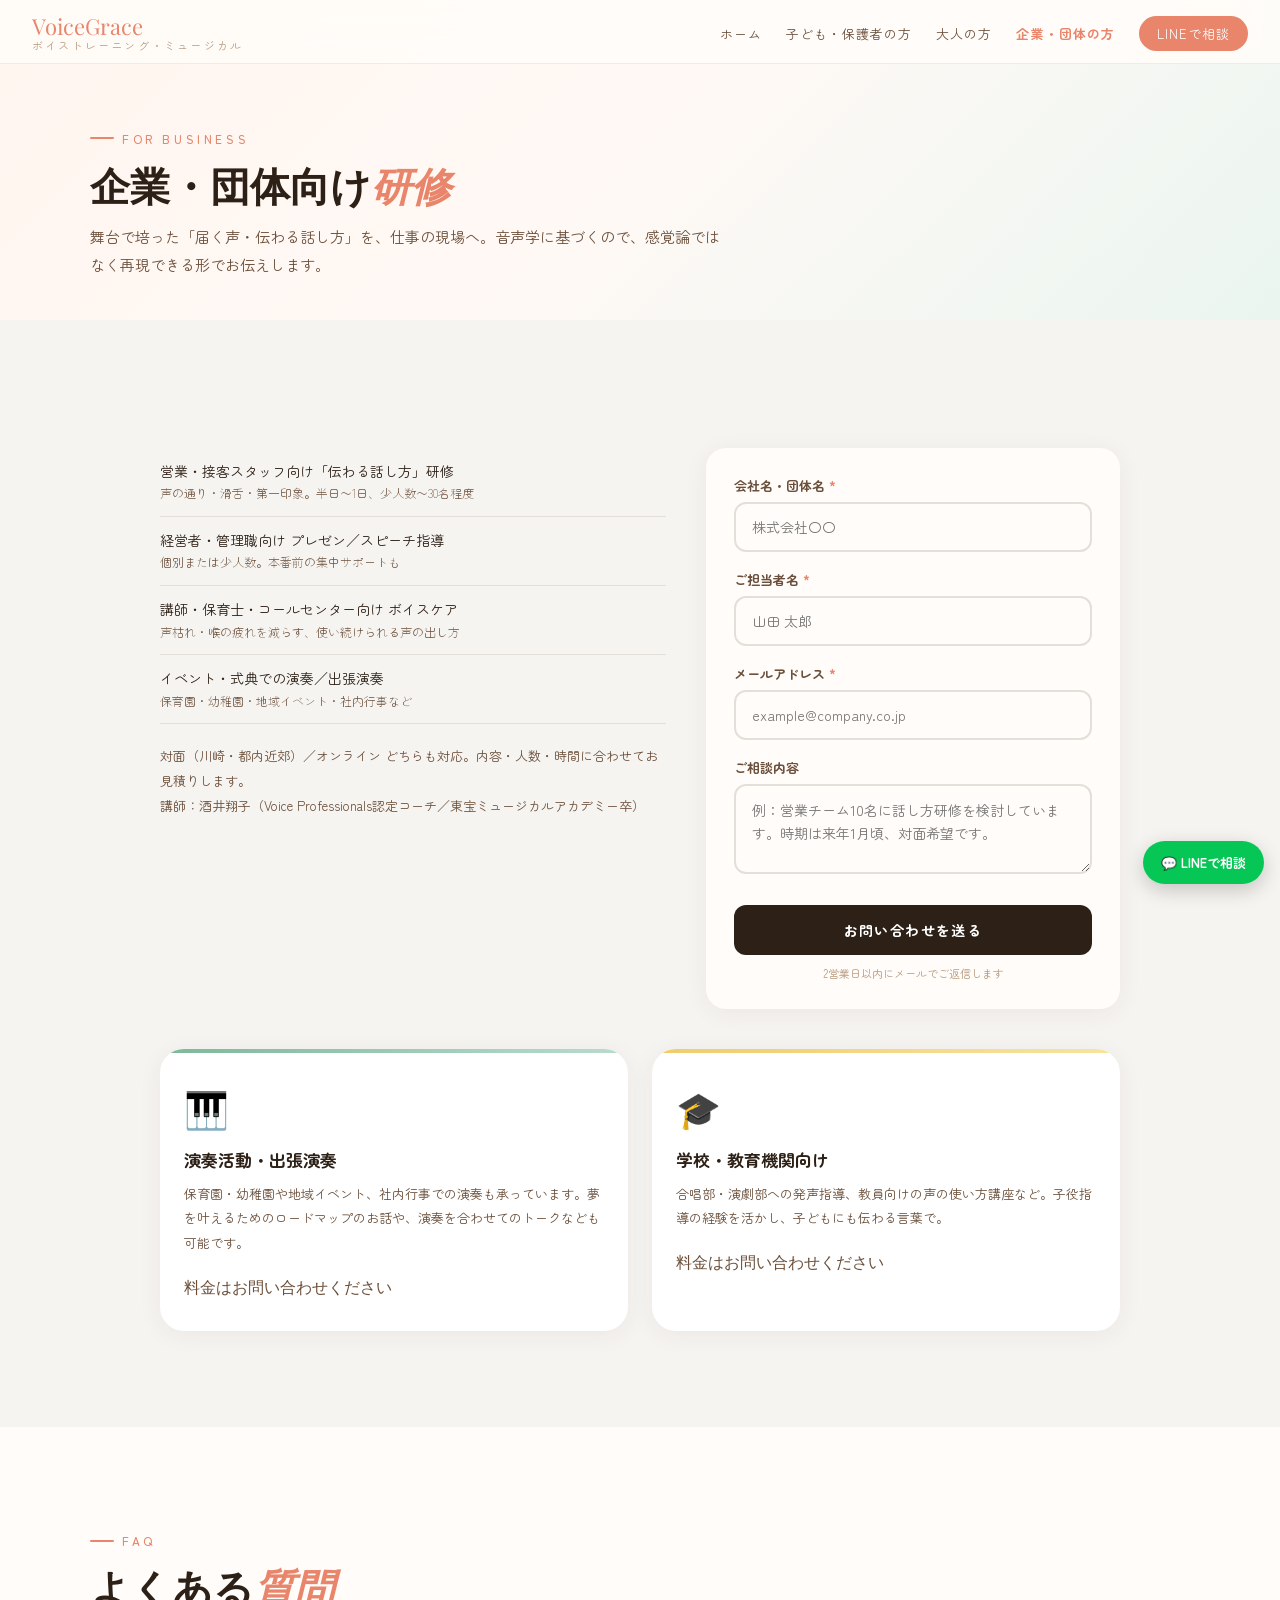
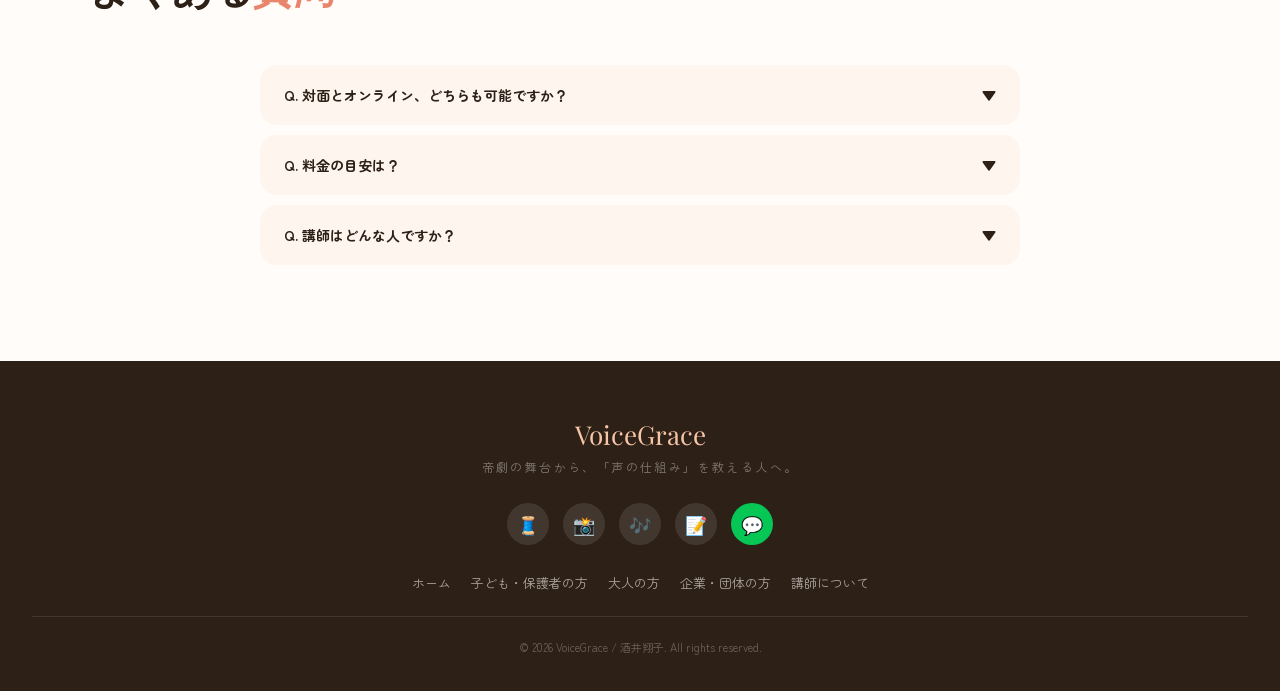
==== business.html @ 98af0a9a "4ページ構成に分割（ホーム=3つの扉／子ども／大人／企業）、CSS/JSを共通ファイル化、build.py追加 Co-Authored-By: Claude Fable 5.1 <noreply@an" ====
<!DOCTYPE html>
<html lang="ja">
<head>
<meta charset="UTF-8">
<meta name="viewport" content="width=device-width, initial-scale=1.0">
<title>企業・団体向け研修 | VoiceGrace 酒井翔子</title>
<meta name="description" content="営業・接客の話し方研修、管理職プレゼン指導、講師のボイスケア。元ミュージカル俳優×音声学。">
<link href="https://fonts.googleapis.com/css2?family=Zen+Maru+Gothic:wght@300;400;500;700&family=Playfair+Display:ital,wght@0,700;1,400&family=Noto+Sans+JP:wght@300;400;500&display=swap" rel="stylesheet">
<link rel="stylesheet" href="style.css">
</head>
<body>
<nav>
  <a class="nav-logo" href="index.html" style="text-decoration:none;">VoiceGrace<span>ボイストレーニング・ミュージカル</span></a>
  <ul class="nav-links"><li><a href="index.html">ホーム</a></li><li><a href="kids.html">子ども・保護者の方</a></li><li><a href="adults.html">大人の方</a></li><li><a href="business.html" class=current>企業・団体の方</a></li><li><a href="https://line.me/R/ti/p/@036bejox" target="_blank" class="nav-cta" style="background:#06C755;">LINEで相談</a></li></ul>
  <button class="hamburger" onclick="toggleMenu()"><span></span><span></span><span></span></button>
</nav>
<section class="page-head">
  <div class="section-inner">
    <div class="section-label">For Business</div>
    <h1 class="section-title">企業・団体向け<em>研修</em></h1>
    <p class="section-sub">舞台で培った「届く声・伝わる話し方」を、仕事の現場へ。音声学に基づくので、感覚論ではなく再現できる形でお伝えします。</p>
  </div>
</section>
<section id="business" class="soft">
  <div class="biz-wrap">
    <div class="biz-grid">
      <div>
        <ul class="biz-list">
          <li>営業・接客スタッフ向け「伝わる話し方」研修<small>声の通り・滑舌・第一印象。半日〜1日、少人数〜30名程度</small></li>
          <li>経営者・管理職向け プレゼン／スピーチ指導<small>個別または少人数。本番前の集中サポートも</small></li>
          <li>講師・保育士・コールセンター向け ボイスケア<small>声枯れ・喉の疲れを減らす、使い続けられる声の出し方</small></li>
          <li>イベント・式典での演奏／出張演奏<small>保育園・幼稚園・地域イベント・社内行事など</small></li>
        </ul>
        <p style="font-size:13px;color:var(--mid);line-height:1.9;">対面（川崎・都内近郊）／オンライン どちらも対応。内容・人数・時間に合わせてお見積りします。<br>講師：酒井翔子（Voice Professionals認定コーチ／東宝ミュージカルアカデミー卒）</p>
      </div>
      <div class="biz-form" id="bizForm">
        <div class="form-field"><label>会社名・団体名<span class="req">*</span></label><input type="text" id="bzOrg" placeholder="株式会社〇〇"></div>
        <div class="form-field"><label>ご担当者名<span class="req">*</span></label><input type="text" id="bzName" placeholder="山田 太郎"></div>
        <div class="form-field"><label>メールアドレス<span class="req">*</span></label><input type="email" id="bzEmail" placeholder="example@company.co.jp"></div>
        <div class="form-field"><label>ご相談内容</label><textarea id="bzNote" placeholder="例：営業チーム10名に話し方研修を検討しています。時期は来年1月頃、対面希望です。"></textarea></div>
        <button class="biz-submit" onclick="submitBiz()">お問い合わせを送る</button>
        <p style="font-size:11px;color:var(--light);margin-top:10px;text-align:center;">2営業日以内にメールでご返信します</p>
      </div>
      <div class="biz-form" id="bizDone" style="display:none;text-align:center;">
        <div style="font-size:36px;margin-bottom:8px;">✉️</div>
        <h3 style="font-size:16px;color:var(--dark);margin-bottom:8px;">お問い合わせを受け付けました</h3>
        <p style="font-size:13px;color:var(--mid);line-height:1.8;">2営業日以内にメールでご返信します。</p>
      </div>
    </div>

    <div style="margin-top:40px;" class="lessons-grid two">
      <div class="lesson-card green">
        <div class="lesson-icon">🎹</div>
        <h3>演奏活動・出張演奏</h3>
        <p>保育園・幼稚園や地域イベント、社内行事での演奏も承っています。夢を叶えるためのロードマップのお話や、演奏を合わせてのトークなども可能です。</p>
        <div class="lesson-price" style="font-size:16px; color:var(--mid);">料金はお問い合わせください</div>
      </div>
      <div class="lesson-card yellow">
        <div class="lesson-icon">🎓</div>
        <h3>学校・教育機関向け</h3>
        <p>合唱部・演劇部への発声指導、教員向けの声の使い方講座など。子役指導の経験を活かし、子どもにも伝わる言葉で。</p>
        <div class="lesson-price" style="font-size:16px; color:var(--mid);">料金はお問い合わせください</div>
      </div>
    </div>
  </div>
</section>
<section id="faq">
  <div class="section-inner">
    <div class="section-label">FAQ</div>
    <h2 class="section-title">よくある<em>質問</em></h2>
    <div class="faq-list">
      <div class="faq-item">
        <button class="faq-q" onclick="toggleFaq(this)">Q. 対面とオンライン、どちらも可能ですか？<span class="faq-arrow">▼</span></button>
        <div class="faq-a">どちらも対応しています。対面は川崎・都内近郊、オンラインはZoomで全国対応。ハイブリッドも可能です。</div>
      </div>
      <div class="faq-item">
        <button class="faq-q" onclick="toggleFaq(this)">Q. 料金の目安は？<span class="faq-arrow">▼</span></button>
        <div class="faq-a">内容・人数・時間によってお見積りします。まずはお問い合わせフォームから、ご希望の内容と規模をお知らせください。</div>
      </div>
      <div class="faq-item">
        <button class="faq-q" onclick="toggleFaq(this)">Q. 講師はどんな人ですか？<span class="faq-arrow">▼</span></button>
        <div class="faq-a">酒井翔子。帝国劇場をはじめ商業ミュージカルに出演後、音声学ベースの指導者に。Voice Professionals認定コーチ、東宝ミュージカル『SPY×FAMILY』子役歌唱指導。詳しくは<a href='index.html#about'>講師について</a>。</div>
      </div>
    </div>
  </div>
</section>
<footer>
  <div class="footer-logo">VoiceGrace</div>
  <div class="footer-tagline">帝劇の舞台から、「声の仕組み」を教える人へ。</div>
  <div class="footer-sns">
    <a href="https://www.threads.com/@shoko.sakai.1102" target="_blank" class="sns-btn" title="Threads">🧵</a>
    <a href="https://www.instagram.com/shoko.sakai.1102" target="_blank" class="sns-btn" title="Instagram（日常）">📸</a>
    <a href="https://www.instagram.com/shoko.sing1102" target="_blank" class="sns-btn" title="Instagram（歌唱動画）">🎶</a>
    <a href="https://note.com/shkski1102" target="_blank" class="sns-btn" title="note">📝</a>
    <a href="https://line.me/R/ti/p/@036bejox" target="_blank" class="sns-btn" title="公式LINE" style="background:#06C755;">💬</a>
  </div>
  <div class="footer-links">
    <a href="index.html">ホーム</a>
    <a href="kids.html">子ども・保護者の方</a>
    <a href="adults.html">大人の方</a>
    <a href="business.html">企業・団体の方</a>
    <a href="index.html#about">講師について</a>
  </div>
  <p class="footer-copy">© 2026 VoiceGrace / 酒井翔子. All rights reserved.</p>
</footer>
<a href="https://line.me/R/ti/p/@036bejox" target="_blank" class="line-float">💬 LINEで相談</a>
<script src="site.js"></script>
</body>
</html>
---- style.css ----
:root {
  --peach: #f7c5a8;
  --peach-light: #fde8d8;
  --peach-pale: #fff5ef;
  --coral: #e8856a;
  --coral-dark: #c96b52;
  --green: #7db89a;
  --green-light: #b8dccf;
  --green-pale: #eaf5f0;
  --yellow: #f7e4a0;
  --yellow-mid: #f0cc6a;
  --dark: #2d2016;
  --mid: #6b4f3a;
  --light: #b8997e;
  --white: #fffcf9;
  --text: #3d2c1e;
}
* { margin: 0; padding: 0; box-sizing: border-box; }
html { scroll-behavior: smooth; }
body { font-family: "Zen Maru Gothic", sans-serif; background: var(--white); color: var(--text); overflow-x: hidden; }

/* NAV */
nav {
  position: fixed; top: 0; left: 0; right: 0; z-index: 100;
  background: rgba(255,252,249,0.93); backdrop-filter: blur(12px);
  border-bottom: 1.5px solid var(--peach-light);
  padding: 0 32px; height: 64px;
  display: flex; align-items: center; justify-content: space-between;
}
.nav-logo { font-family: "Playfair Display", serif; font-size: 22px; color: var(--coral); }
.nav-logo span { font-size: 11px; font-family: "Zen Maru Gothic", sans-serif; color: var(--light); display: block; letter-spacing: .2em; margin-top: -4px; }
.nav-links { display: flex; gap: 24px; list-style: none; }
.nav-links a { text-decoration: none; font-size: 13px; color: var(--mid); letter-spacing: .08em; transition: color .2s; }
.nav-links a:hover { color: var(--coral); }
.nav-cta { background: var(--coral) !important; color: white !important; padding: 8px 18px; border-radius: 40px; }
.nav-cta:hover { background: var(--coral-dark) !important; }
.hamburger { display: none; flex-direction: column; gap: 5px; cursor: pointer; background: none; border: none; padding: 4px; }
.hamburger span { width: 24px; height: 2px; background: var(--mid); border-radius: 2px; }
@media(max-width:768px){ .nav-links{display:none;} .hamburger{display:flex;} }

/* HERO */
.hero {
  min-height: 100vh; padding-top: 64px;
  display: flex; align-items: center;
  background: linear-gradient(135deg, var(--peach-pale) 0%, #fff9f5 50%, var(--green-pale) 100%);
  position: relative; overflow: hidden;
}
.hero::before {
  content:""; position:absolute; width:600px; height:600px; border-radius:50%;
  background:radial-gradient(circle,rgba(247,197,168,.4) 0%,transparent 70%);
  top:-100px; right:-100px; animation:float 8s ease-in-out infinite;
}
.hero::after {
  content:""; position:absolute; width:400px; height:400px; border-radius:50%;
  background:radial-gradient(circle,rgba(125,184,154,.25) 0%,transparent 70%);
  bottom:-50px; left:-50px; animation:float 10s ease-in-out infinite reverse;
}
@keyframes float { 0%,100%{transform:translate(0,0)} 50%{transform:translate(20px,-20px)} }

.hero-inner {
  max-width:1100px; margin:0 auto; padding:80px 32px;
  display:grid; grid-template-columns:1fr 1fr; gap:60px; align-items:center;
  position:relative; z-index:1;
}
@media(max-width:768px){ .hero-inner{grid-template-columns:1fr; gap:40px;} .hero{min-height:auto; padding-top:8px; padding-bottom:48px;} }

.hero-text { animation: fadeUp .9s ease both; }
.hero-badge {
  display:inline-flex; align-items:center; gap:6px;
  background:var(--yellow); color:var(--mid);
  padding:6px 16px; border-radius:40px; font-size:12px; letter-spacing:.1em;
  margin-bottom:20px; font-weight:500;
}
.hero-text h1 { font-family:"Playfair Display",serif; font-size:clamp(28px,4.6vw,52px); line-height:1.25; color:var(--dark); margin-bottom:8px; }
.hero-text h1 em { font-style:italic; color:var(--coral); }
.hero-tagline { font-size:clamp(15px,2.5vw,18px); color:var(--mid); line-height:1.9; margin:20px 0 32px; font-weight:300; }
.hero-tagline strong { color:var(--coral); font-weight:500; }
.hero-buttons { display:flex; gap:16px; flex-wrap:wrap; }

.btn-main {
  background:var(--coral); color:white; padding:16px 36px; border-radius:40px;
  font-size:15px; font-family:"Zen Maru Gothic",sans-serif; border:none; cursor:pointer;
  text-decoration:none; display:inline-block; transition:all .3s; letter-spacing:.1em;
  box-shadow:0 6px 24px rgba(232,133,106,.35);
}
.btn-main:hover { background:var(--coral-dark); transform:translateY(-2px); box-shadow:0 10px 32px rgba(232,133,106,.4); }
.btn-outline {
  background:transparent; color:var(--coral); padding:15px 32px; border-radius:40px;
  font-size:15px; font-family:"Zen Maru Gothic",sans-serif; border:2px solid var(--peach);
  cursor:pointer; text-decoration:none; display:inline-block; transition:all .3s; letter-spacing:.1em;
}
.btn-outline:hover { border-color:var(--coral); background:var(--peach-light); }

/* Hero visual: profile photo card */
.hero-visual { animation:fadeUp .9s ease .2s both; }
.hero-photo-wrap {
  position:relative; border-radius:32px 32px 80px 32px; overflow:hidden;
  box-shadow:0 16px 60px rgba(45,32,22,.14);
  aspect-ratio:3/4; max-height:520px;
}
.hero-photo-wrap img { width:100%; height:100%; object-fit:cover; object-position:top; }
.hero-photo-badge {
  position:absolute; bottom:24px; left:24px; right:24px;
  background:rgba(255,252,249,.92); backdrop-filter:blur(8px);
  border-radius:16px; padding:16px 20px;
  display:flex; gap:12px; align-items:center;
}
.hero-photo-badge .badge-icon { font-size:28px; }
.hero-photo-badge .badge-text { font-size:13px; color:var(--mid); line-height:1.6; }
.hero-photo-badge .badge-text strong { color:var(--coral); display:block; font-size:14px; }

/* SECTIONS */
section { padding:96px 32px; }
.section-inner { max-width:1100px; margin:0 auto; }
.section-label {
  display:inline-flex; align-items:center; gap:8px;
  font-size:12px; letter-spacing:.3em; text-transform:uppercase;
  color:var(--coral); font-weight:500; margin-bottom:12px;
}
.section-label::before { content:""; width:24px; height:2px; background:var(--coral); border-radius:2px; }
.section-title { font-family:"Playfair Display",serif; font-size:clamp(26px,4vw,40px); color:var(--dark); line-height:1.3; margin-bottom:16px; }
.section-title em { font-style:italic; color:var(--coral); }
.section-sub { font-size:15px; color:var(--mid); line-height:1.9; max-width:560px; }

/* ABOUT */
#about { background:var(--white); }
.about-grid { display:grid; grid-template-columns:1fr 1.4fr; gap:72px; align-items:start; margin-top:56px; }
@media(max-width:768px){ .about-grid{grid-template-columns:1fr; gap:40px;} }

.about-photo-col { display:flex; flex-direction:column; gap:20px; }
.about-main-photo {
  border-radius:24px 24px 80px 24px; overflow:hidden;
  box-shadow:0 8px 40px rgba(45,32,22,.12); aspect-ratio:4/5;
}
.about-main-photo img { width:100%; height:100%; object-fit:cover; object-position:top; }
.about-mama-photo {
  border-radius:20px; overflow:hidden;
  box-shadow:0 6px 24px rgba(45,32,22,.1);
}
.about-mama-photo img { width:100%; height:300px; object-fit:cover; object-position:center 20%; }
.about-mama-caption {
  background:var(--yellow); border-radius:0 0 20px 20px;
  padding:12px 16px; font-size:13px; color:var(--mid); font-weight:500;
  text-align:center;
}

.about-content h2 { font-family:"Playfair Display",serif; font-size:32px; color:var(--dark); margin-bottom:4px; }
.about-content .name-ruby { font-size:13px; color:var(--light); letter-spacing:.2em; margin-bottom:24px; display:block; }
.about-content p { font-size:14px; color:var(--mid); line-height:2; margin-bottom:14px; }
.about-tags { display:flex; flex-wrap:wrap; gap:8px; margin-top:20px; }
.tag { display:inline-block; padding:6px 14px; border-radius:40px; font-size:12px; font-weight:500; }
.tag.peach { background:var(--peach-light); color:var(--coral-dark); }
.tag.green { background:var(--green-pale); color:#3d7a62; }
.tag.yellow { background:var(--yellow); color:#7a5e1a; }

/* Certs */
.certs-row { display:grid; grid-template-columns:1fr 1fr; gap:16px; margin-top:28px; }
@media(max-width:480px){ .certs-row{grid-template-columns:1fr;} }
.cert-card {
  border-radius:16px; overflow:hidden;
  box-shadow:0 4px 20px rgba(45,32,22,.1); transition:transform .3s;
}
.cert-card:hover { transform:translateY(-4px); }
.cert-card img { width:100%; height:180px; object-fit:cover; object-position:top; }
.cert-card-label { background:var(--peach-pale); padding:10px 14px; font-size:12px; color:var(--mid); font-weight:500; text-align:center; }

/* Career */
.career-list { margin-top:24px; display:flex; flex-direction:column; gap:10px; }
.career-item { display:flex; gap:12px; align-items:flex-start; font-size:13px; color:var(--mid); line-height:1.7; }
.career-dot { width:8px; height:8px; border-radius:50%; background:var(--peach); margin-top:5px; flex-shrink:0; }

/* LESSONS */
#lessons { background:linear-gradient(180deg,var(--peach-pale) 0%,var(--white) 100%); }
.lessons-grid { display:grid; grid-template-columns:repeat(auto-fit,minmax(240px,1fr)); gap:24px; margin-top:52px; }
.lesson-card {
  background:white; border-radius:24px; padding:32px 24px;
  box-shadow:0 4px 24px rgba(45,32,22,.06); transition:all .3s; position:relative; overflow:hidden;
}
.lesson-card::before { content:""; position:absolute; top:0; left:0; right:0; height:4px; border-radius:24px 24px 0 0; }
.lesson-card.coral::before { background:linear-gradient(90deg,var(--coral),var(--peach)); }
.lesson-card.green::before { background:linear-gradient(90deg,var(--green),var(--green-light)); }
.lesson-card.yellow::before { background:linear-gradient(90deg,var(--yellow-mid),var(--yellow)); }
.lesson-card.purple::before { background:linear-gradient(90deg,#c4a8d4,#ddc8ea); }
.lesson-card:hover { transform:translateY(-6px); box-shadow:0 12px 40px rgba(45,32,22,.12); }
.lesson-icon { font-size:36px; margin-bottom:14px; }
.lesson-card h3 { font-size:17px; font-weight:700; color:var(--dark); margin-bottom:10px; }
.lesson-card p { font-size:13px; color:var(--mid); line-height:1.9; margin-bottom:20px; }
.lesson-price { font-family:"Playfair Display",serif; font-size:22px; color:var(--coral); }
.lesson-price span { font-family:"Zen Maru Gothic",sans-serif; font-size:12px; color:var(--light); }
.lesson-badge { position:absolute; top:18px; right:18px; background:var(--yellow); color:var(--mid); font-size:11px; font-weight:700; padding:3px 10px; border-radius:20px; }
.lesson-note { font-size:12px; color:var(--light); margin-top:8px; }

/* TESTIMONIALS */
#testimonials { background:var(--white); }
.testimonials-grid { display:grid; grid-template-columns:repeat(auto-fit,minmax(280px,1fr)); gap:24px; margin-top:52px; }
.testimonial-card { background:var(--peach-pale); border-radius:20px; padding:28px 24px; transition:transform .3s; }
.testimonial-card:hover { transform:translateY(-4px); }
.stars { color:var(--yellow-mid); font-size:14px; margin-bottom:10px; }
.testimonial-quote { font-size:44px; font-family:"Playfair Display",serif; color:var(--peach); line-height:1; margin-bottom:10px; }
.testimonial-card p { font-size:13px; color:var(--mid); line-height:2; margin-bottom:18px; }
.testimonial-author { display:flex; align-items:center; gap:10px; }
.author-avatar { width:38px; height:38px; border-radius:50%; display:flex; align-items:center; justify-content:center; font-size:18px; flex-shrink:0; }
.author-avatar.a { background:var(--peach-light); }
.author-avatar.b { background:var(--green-pale); }
.author-avatar.c { background:var(--yellow); }
.author-info .name { font-size:13px; font-weight:700; color:var(--dark); }
.author-info .detail { font-size:11px; color:var(--light); margin-top:2px; }

/* BLOG */
#blog { background:var(--green-pale); }
.blog-grid { display:grid; grid-template-columns:repeat(auto-fit,minmax(260px,1fr)); gap:24px; margin-top:52px; }
.blog-card { background:white; border-radius:20px; overflow:hidden; box-shadow:0 4px 20px rgba(45,32,22,.06); transition:all .3s; text-decoration:none; color:inherit; display:block; }
.blog-card:hover { transform:translateY(-4px); box-shadow:0 12px 36px rgba(45,32,22,.1); }
.blog-thumb { height:150px; display:flex; align-items:center; justify-content:center; font-size:44px; }
.blog-thumb.t1 { background:linear-gradient(135deg,var(--peach-light),var(--peach)); }
.blog-thumb.t2 { background:linear-gradient(135deg,var(--green-pale),var(--green-light)); }
.blog-thumb.t3 { background:linear-gradient(135deg,var(--yellow),#f7f0cc); }
.blog-body { padding:18px 20px 22px; }
.blog-cat { font-size:11px; letter-spacing:.2em; text-transform:uppercase; color:var(--coral); font-weight:700; margin-bottom:6px; }
.blog-card h3 { font-size:14px; font-weight:700; color:var(--dark); line-height:1.6; margin-bottom:6px; }
.blog-card p { font-size:12px; color:var(--light); line-height:1.7; }
.blog-more { text-align:center; margin-top:36px; }

/* FAQ */
#faq { background:var(--white); }
.faq-list { max-width:760px; margin:52px auto 0; display:flex; flex-direction:column; gap:10px; }
.faq-item { background:var(--peach-pale); border-radius:16px; overflow:hidden; }
.faq-q { width:100%; background:none; border:none; padding:20px 24px; text-align:left; font-family:"Zen Maru Gothic",sans-serif; font-size:14px; font-weight:700; color:var(--dark); cursor:pointer; display:flex; justify-content:space-between; align-items:center; gap:12px; transition:background .2s; }
.faq-q:hover { background:rgba(232,133,106,.06); }
.faq-q .q-mark { color:var(--coral); font-family:"Playfair Display",serif; font-size:18px; flex-shrink:0; }
.faq-q .arrow { font-size:11px; color:var(--coral); transition:transform .3s; flex-shrink:0; }
.faq-item.open .arrow { transform:rotate(180deg); }
.faq-a { max-height:0; overflow:hidden; transition:max-height .4s ease,padding .3s; font-size:13px; color:var(--mid); line-height:2; padding:0 24px; }
.faq-item.open .faq-a { max-height:300px; padding:0 24px 20px; }

/* BOOKING */
#booking { background:linear-gradient(135deg,var(--peach-pale),var(--green-pale)); padding:96px 32px; }
.booking-wrap { max-width:660px; margin:0 auto; background:white; border-radius:32px; padding:52px 44px; box-shadow:0 16px 64px rgba(45,32,22,.1); }
@media(max-width:480px){ .booking-wrap{padding:32px 20px;} }
.booking-wrap .section-label { justify-content:center; display:flex; }
.booking-wrap .section-label::before { display:none; }
.booking-wrap .section-title { text-align:center; }
.booking-wrap .section-sub { text-align:center; margin:0 auto 36px; }
.form-field { margin-bottom:18px; }
.form-field label { display:block; font-size:13px; font-weight:700; color:var(--mid); margin-bottom:7px; }
.form-field label .req { color:var(--coral); margin-left:4px; }
.form-field input,.form-field select,.form-field textarea { width:100%; padding:13px 16px; border:2px solid var(--peach-light); border-radius:12px; font-family:"Zen Maru Gothic",sans-serif; font-size:14px; color:var(--dark); background:var(--white); outline:none; transition:border-color .3s,box-shadow .3s; appearance:none; }
.form-field select { background-image:url("data:image/svg+xml,%3Csvg xmlns='http://www.w3.org/2000/svg' width='12' height='8'%3E%3Cpath d='M1 1l5 5 5-5' stroke='%23b8997e' stroke-width='2' fill='none' stroke-linecap='round'/%3E%3C/svg%3E"); background-repeat:no-repeat; background-position:right 16px center; padding-right:40px; cursor:pointer; }
.form-field input:focus,.form-field select:focus,.form-field textarea:focus { border-color:var(--coral); box-shadow:0 0 0 4px rgba(232,133,106,.12); }
.form-field textarea { min-height:90px; resize:vertical; line-height:1.7; }
.date-row { display:grid; grid-template-columns:1fr 1fr; gap:14px; }
@media(max-width:480px){ .date-row{grid-template-columns:1fr;} }
.lt-grid { display:grid; grid-template-columns:1fr 1fr; gap:10px; margin-top:4px; }
@media(max-width:640px){ .lt-grid{grid-template-columns:1fr 1fr;} }
@media(max-width:400px){ .lt-grid{grid-template-columns:1fr;} }
.lt-option input { display:none; }
.lt-option label { display:block; padding:12px 14px; border:2px solid var(--peach-light); border-radius:12px; cursor:pointer; font-size:12px; font-weight:700; color:var(--mid); transition:all .25s; text-align:center; line-height:1.5; }
.lt-option label .lt-sub { display:block; font-size:11px; font-weight:400; color:var(--light); margin-top:1px; }
.lt-option label .lt-price { display:block; font-size:13px; color:var(--coral); margin-top:5px; font-family:"Playfair Display",serif; }
.lt-option input:checked + label { border-color:var(--coral); background:var(--peach-pale); color:var(--coral-dark); box-shadow:0 2px 12px rgba(232,133,106,.2); }
.form-submit { width:100%; padding:17px; background:linear-gradient(135deg,var(--coral),#e07a60); color:white; border:none; border-radius:40px; font-family:"Zen Maru Gothic",sans-serif; font-size:15px; font-weight:700; letter-spacing:.15em; cursor:pointer; margin-top:28px; transition:all .3s; box-shadow:0 8px 28px rgba(232,133,106,.4); }
.form-submit:hover { transform:translateY(-2px); box-shadow:0 12px 36px rgba(232,133,106,.5); }
.booking-success { display:none; text-align:center; padding:20px 0; animation:fadeUp .5s ease both; }
.success-emoji { font-size:60px; margin-bottom:18px; }
.booking-success h3 { font-family:"Playfair Display",serif; font-size:26px; color:var(--dark); margin-bottom:10px; }
.booking-success h3 em { color:var(--coral); font-style:italic; }
.booking-success p { font-size:13px; color:var(--mid); line-height:1.9; }
.confirm-box { background:var(--peach-pale); border-radius:14px; padding:20px; margin:24px 0; text-align:left; }
.confirm-row { display:flex; justify-content:space-between; font-size:13px; padding:7px 0; border-bottom:1px solid rgba(232,133,106,.15); }
.confirm-row:last-child { border-bottom:none; }
.confirm-row .ck { color:var(--light); }
.confirm-row .cv { font-weight:700; color:var(--dark); }
.btn-reset { display:inline-block; margin-top:8px; padding:11px 28px; background:none; border:2px solid var(--peach); color:var(--coral); border-radius:40px; font-family:"Zen Maru Gothic",sans-serif; font-size:13px; font-weight:700; cursor:pointer; transition:all .2s; }
.btn-reset:hover { background:var(--peach-light); }

/* FOOTER */
footer { background:var(--dark); color:rgba(255,252,249,.7); padding:56px 32px 36px; text-align:center; }
.footer-logo { font-family:"Playfair Display",serif; font-size:26px; color:var(--peach); margin-bottom:6px; }
.footer-tagline { font-size:12px; letter-spacing:.2em; color:rgba(255,252,249,.4); margin-bottom:28px; }
.footer-links { display:flex; justify-content:center; gap:20px; flex-wrap:wrap; margin-bottom:24px; }
.footer-links a { font-size:13px; color:rgba(255,252,249,.6); text-decoration:none; transition:color .2s; }
.footer-links a:hover { color:var(--peach); }
.footer-sns { display:flex; justify-content:center; gap:14px; margin-bottom:28px; }
.sns-btn { width:42px; height:42px; border-radius:50%; background:rgba(255,252,249,.1); display:flex; align-items:center; justify-content:center; font-size:18px; text-decoration:none; transition:all .2s; }
.sns-btn:hover { background:var(--coral); transform:translateY(-2px); }
.footer-copy { font-size:11px; color:rgba(255,252,249,.3); padding-top:22px; border-top:1px solid rgba(255,252,249,.1); }

/* REVEAL */
.reveal { opacity:0; transform:translateY(28px); transition:opacity .7s ease,transform .7s ease; }
.reveal.visible { opacity:1; transform:translateY(0); }
@keyframes fadeUp { from{opacity:0;transform:translateY(22px)} to{opacity:1;transform:translateY(0)} }
.btn-line { padding:16px 36px; background:#06C755; color:#fff; border-radius:40px; font-size:14px; font-weight:700; text-decoration:none; display:inline-flex; align-items:center; gap:8px; transition:all .3s; letter-spacing:.08em; box-shadow:0 8px 28px rgba(6,199,85,.35); }
.btn-line:hover { transform:translateY(-2px); box-shadow:0 12px 32px rgba(6,199,85,.45); }
.btn-line small { display:block; font-size:11px; font-weight:400; letter-spacing:0; opacity:.9; }
.line-box { background:#fff; border:2px solid #06C755; border-radius:16px; padding:20px; margin-bottom:28px; text-align:center; }
.line-box h4 { font-size:15px; color:var(--dark); margin-bottom:6px; }
.line-box p { font-size:12px; color:var(--mid); line-height:1.8; margin-bottom:14px; }
.line-float { position:fixed; right:16px; bottom:16px; z-index:98; background:#06C755; color:#fff; border-radius:40px; padding:12px 18px; font-size:13px; font-weight:700; text-decoration:none; box-shadow:0 6px 20px rgba(0,0,0,.2); display:flex; align-items:center; gap:6px; }
.lt-grid.compact { grid-template-columns:repeat(2,1fr); }
.hero-stats { display:flex; gap:10px; flex-wrap:wrap; margin:22px 0 28px; }
.hero-stats span { background:var(--white); border:1px solid var(--peach-light); border-radius:40px; padding:7px 14px; font-size:12px; color:var(--mid); font-weight:500; box-shadow:0 2px 10px rgba(45,32,22,.05); }
#doors { padding:72px 32px; background:var(--white); }
.doors-wrap { max-width:1080px; margin:0 auto; }
.doors-grid { display:grid; grid-template-columns:repeat(3,1fr); gap:20px; margin-top:32px; }
.door { display:block; text-decoration:none; background:var(--white); border:2px solid var(--peach-light); border-radius:22px; padding:30px 26px; transition:all .3s; position:relative; overflow:hidden; }
.door:hover { transform:translateY(-5px); box-shadow:0 16px 40px rgba(45,32,22,.1); border-color:var(--coral); }
.door-icon { font-size:38px; margin-bottom:12px; }
.door-who { font-size:11px; letter-spacing:.15em; color:var(--light); margin-bottom:6px; }
.door h3 { font-size:17px; color:var(--dark); line-height:1.5; margin-bottom:10px; }
.door p { font-size:13px; color:var(--mid); line-height:1.9; margin-bottom:16px; }
.door-cta { display:inline-block; font-size:13px; font-weight:700; color:var(--coral); }
.door.kids { border-color:#f5d5c3; background:linear-gradient(180deg,#fff,var(--peach-pale)); }
.door.adult { border-color:#cfe6da; background:linear-gradient(180deg,#fff,var(--green-pale)); }
.door.biz { border-color:#d9d6e8; background:linear-gradient(180deg,#fff,#f3f1fa); }
#business { background:#f6f4f1; }
.biz-wrap { max-width:960px; margin:0 auto; }
.biz-grid { display:grid; grid-template-columns:1.1fr .9fr; gap:40px; align-items:start; margin-top:32px; }
.biz-list { list-style:none; padding:0; margin:0 0 20px; }
.biz-list li { padding:12px 0; border-bottom:1px solid #e4dfd8; font-size:14px; color:var(--dark); line-height:1.7; }
.biz-list li small { display:block; font-size:12px; color:var(--mid); font-weight:300; }
.biz-form { background:var(--white); border-radius:20px; padding:28px; box-shadow:0 4px 24px rgba(45,32,22,.06); }
.biz-form .form-field input,.biz-form .form-field textarea { border-color:#e4dfd8; }
.biz-submit { width:100%; padding:15px; background:var(--dark); color:#fff; border:none; border-radius:12px; font-family:"Zen Maru Gothic",sans-serif; font-size:14px; font-weight:700; letter-spacing:.1em; cursor:pointer; margin-top:8px; }
.biz-submit:hover { background:#4a3828; }
@media(max-width:768px){ .doors-grid{grid-template-columns:1fr;} .biz-grid{grid-template-columns:1fr;} }
@media(max-width:480px){ section{padding:68px 20px;} nav{padding:0 20px;} .hero-buttons a{width:100%;text-align:center;justify-content:center;} }

/* ---- multi-page additions ---- */
.nav-logo { cursor:pointer; }
.nav-links a.current { color:var(--coral); font-weight:700; }
.hero.portal { min-height:auto; padding-top:24px; padding-bottom:16px; }
.hero.portal .hero-inner { align-items:center; }
#doors { padding:24px 32px 80px; }
.page-head { padding:120px 32px 40px; background:linear-gradient(135deg,var(--peach-pale) 0%,#fff9f5 50%,var(--green-pale) 100%); }
.page-head h1 { margin-bottom:12px; }
.page-head .section-sub { max-width:640px; }
section.soft { background:#f6f4f1; }
.why-grid { display:grid; grid-template-columns:repeat(3,1fr); gap:22px; margin-top:32px; }
.why-card { background:var(--white); border-radius:20px; padding:28px 24px; box-shadow:0 4px 24px rgba(45,32,22,.06); }
.why-icon { font-size:30px; margin-bottom:10px; }
.why-card h3 { font-size:15px; color:var(--dark); margin-bottom:8px; }
.why-card p { font-size:13px; color:var(--mid); line-height:1.9; }
.lessons-grid.two { grid-template-columns:repeat(2,1fr); }
.ticket { max-width:600px; margin:32px auto 0; background:white; border-radius:20px; padding:28px 32px; box-shadow:0 4px 24px rgba(45,32,22,.06); text-align:center; }
.ticket-label { font-size:13px; color:var(--light); letter-spacing:.15em; text-transform:uppercase; margin-bottom:8px; }
.ticket-price { font-family:'Playfair Display',serif; font-size:28px; color:var(--coral); margin-bottom:4px; }
.ticket-sub { font-size:13px; color:var(--mid); }
#lessons .line-box { max-width:600px; margin:28px auto 0; }
.form-field label .hint { font-size:11px; color:var(--light); font-weight:400; }
.sub-note { background:var(--peach-pale); border-radius:12px; padding:16px 18px; margin-bottom:18px; font-size:12px; color:var(--mid); }
.sub-note span { font-size:11px; }
.lesson-note a { color:var(--coral); text-decoration:underline; }
@media(max-width:768px){ .why-grid,.lessons-grid.two{grid-template-columns:1fr;} .page-head{padding-top:100px;} .hero.portal{padding-top:8px;} }
@media(max-width:768px){ .hero.portal .hero-visual{display:none;} .hero.portal{padding:16px 20px 0;} .hero.portal .hero-inner{gap:0;} #doors{padding-top:8px;} }
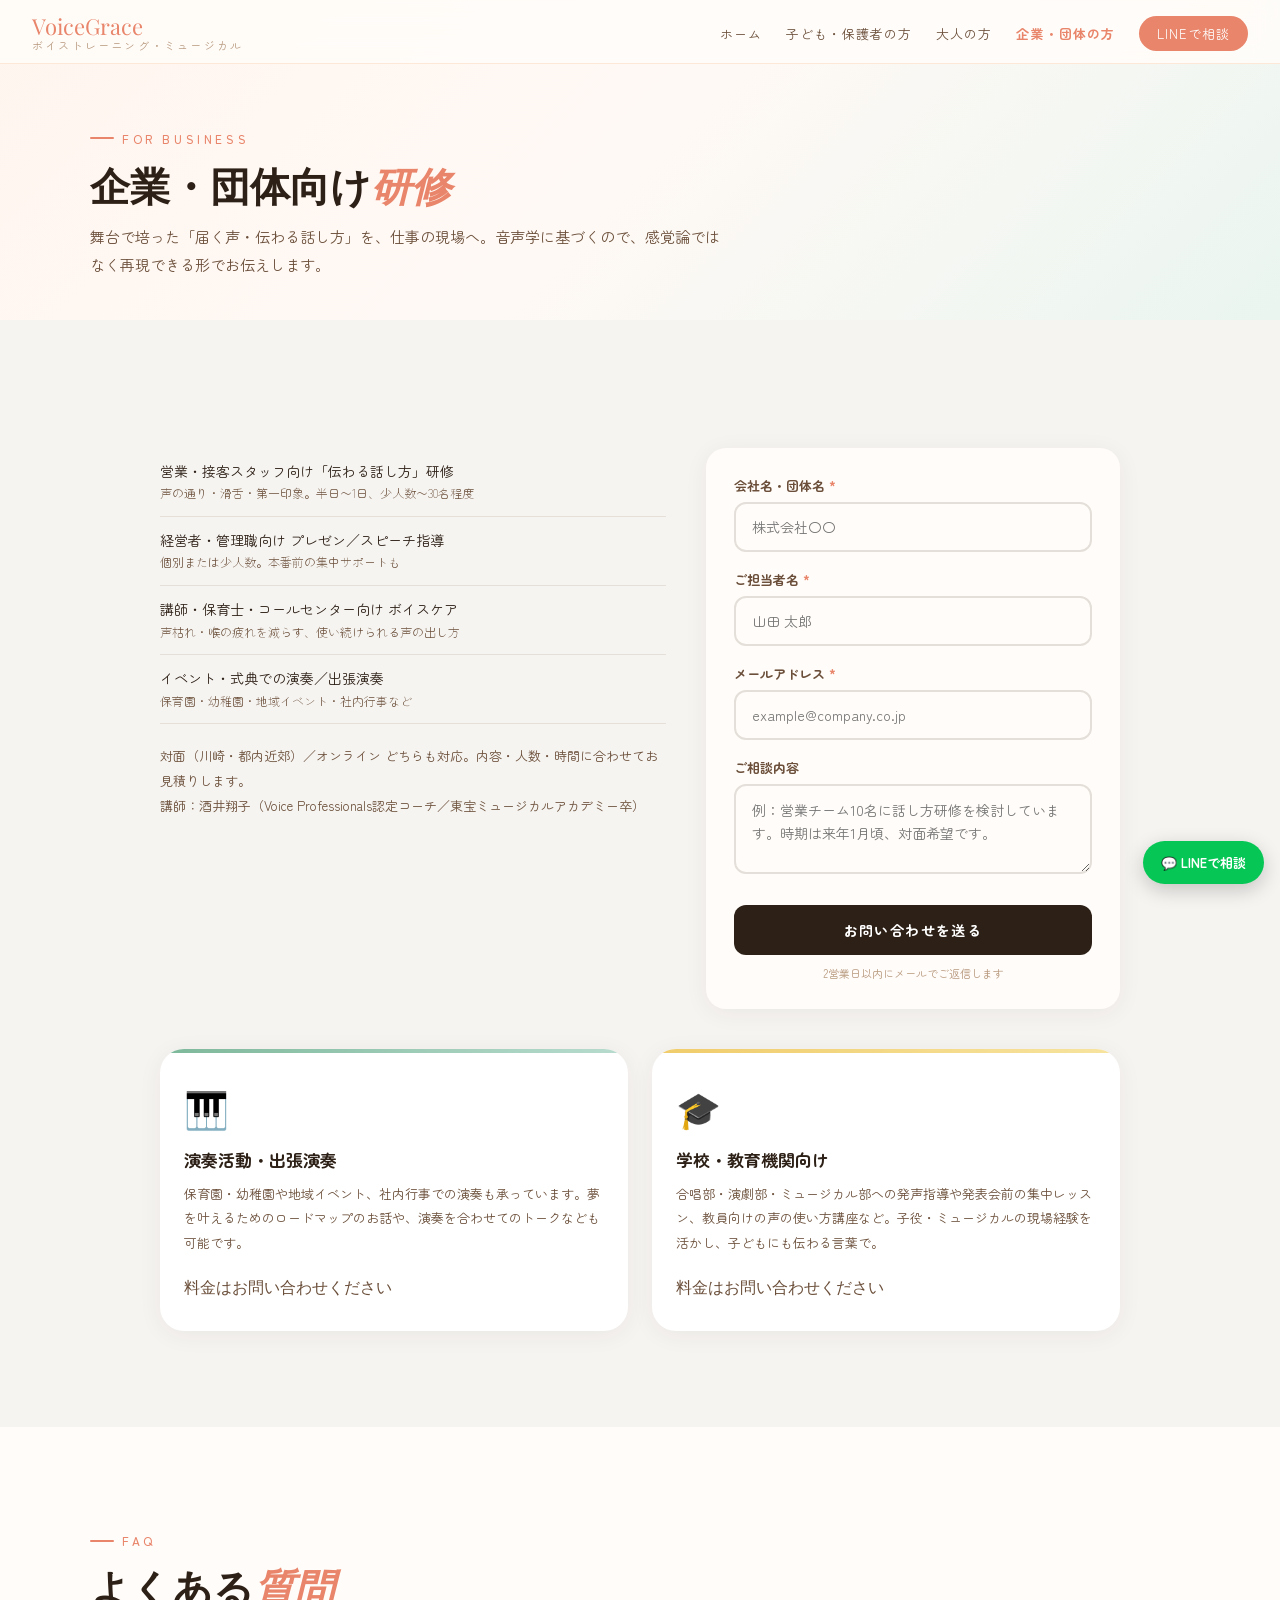
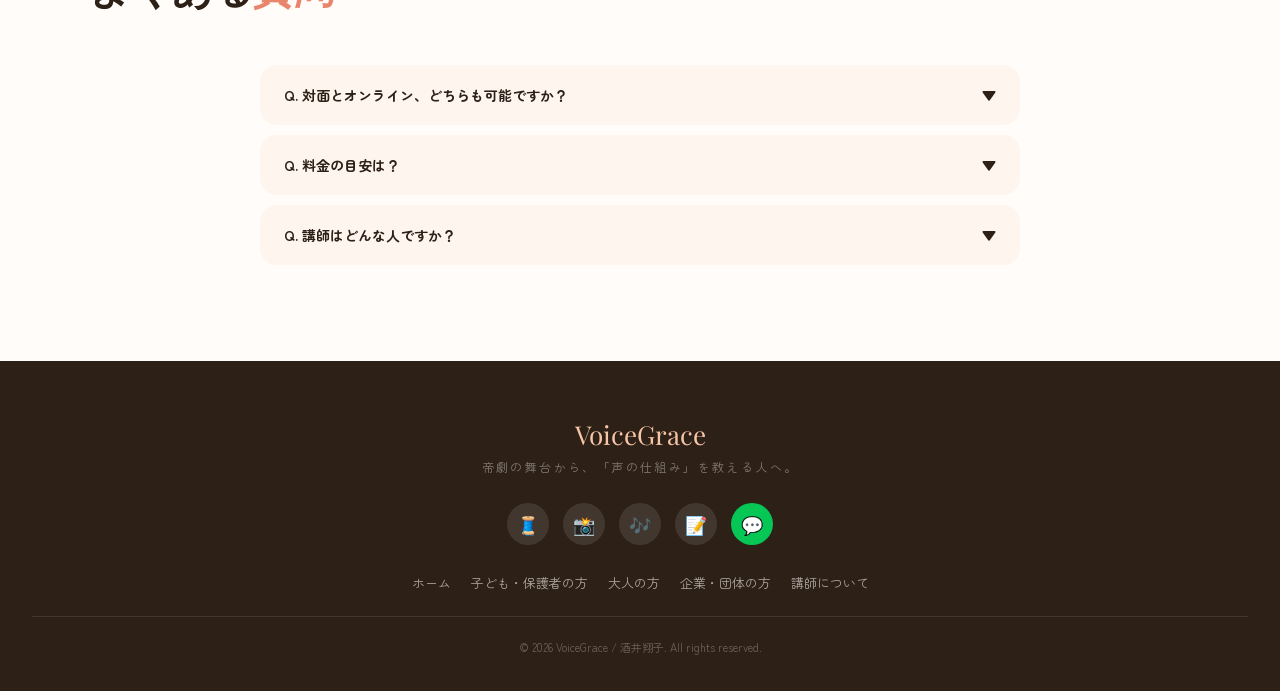
==== commit d8bed491: "学校向けにミュージカル部を追記 Co-Authored-By: Claude Fable 5.1 <noreply@anthropic.com> Claude-Session: https://cla" ====
--- a/business.html
+++ b/business.html
@@ -58,7 +58,7 @@
       <div class="lesson-card yellow">
         <div class="lesson-icon">🎓</div>
         <h3>学校・教育機関向け</h3>
-        <p>合唱部・演劇部への発声指導、教員向けの声の使い方講座など。子役指導の経験を活かし、子どもにも伝わる言葉で。</p>
+        <p>合唱部・演劇部・ミュージカル部への発声指導や発表会前の集中レッスン、教員向けの声の使い方講座など。子役・ミュージカルの現場経験を活かし、子どもにも伝わる言葉で。</p>
         <div class="lesson-price" style="font-size:16px; color:var(--mid);">料金はお問い合わせください</div>
       </div>
     </div>
